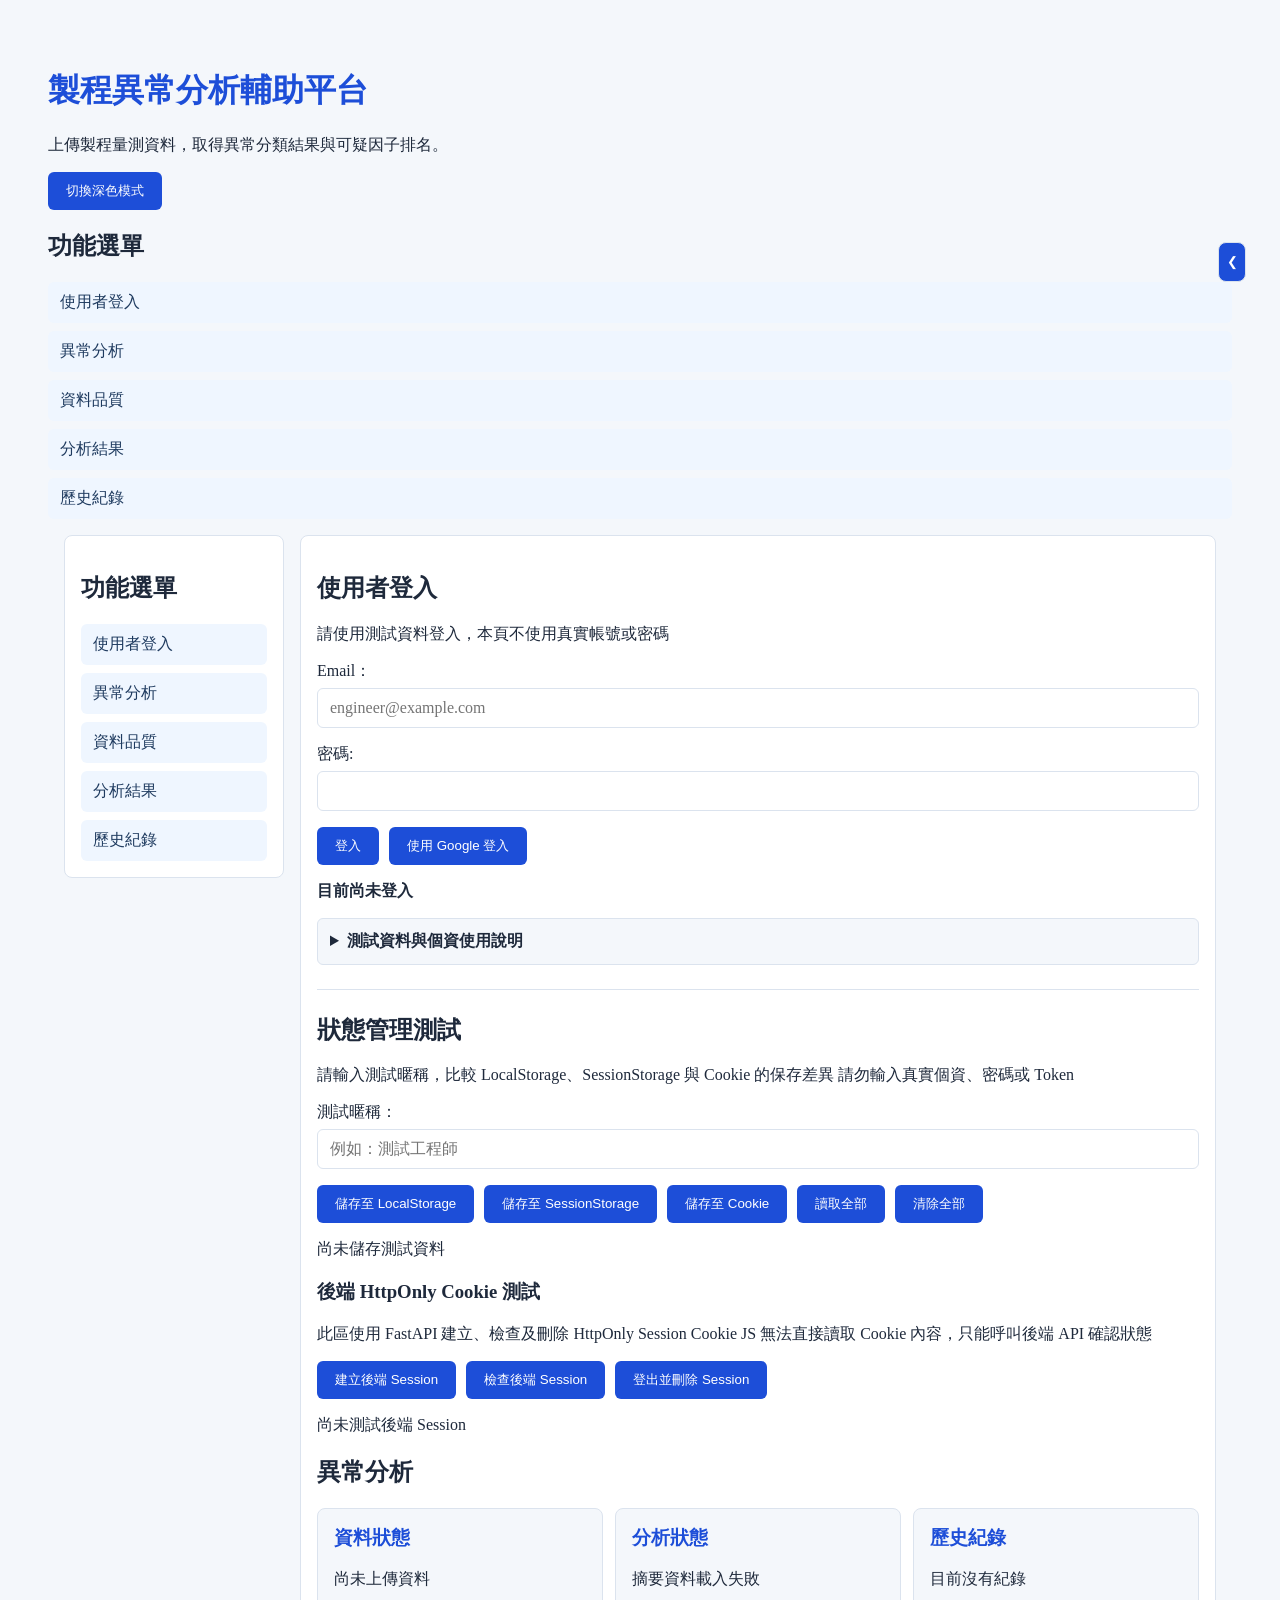
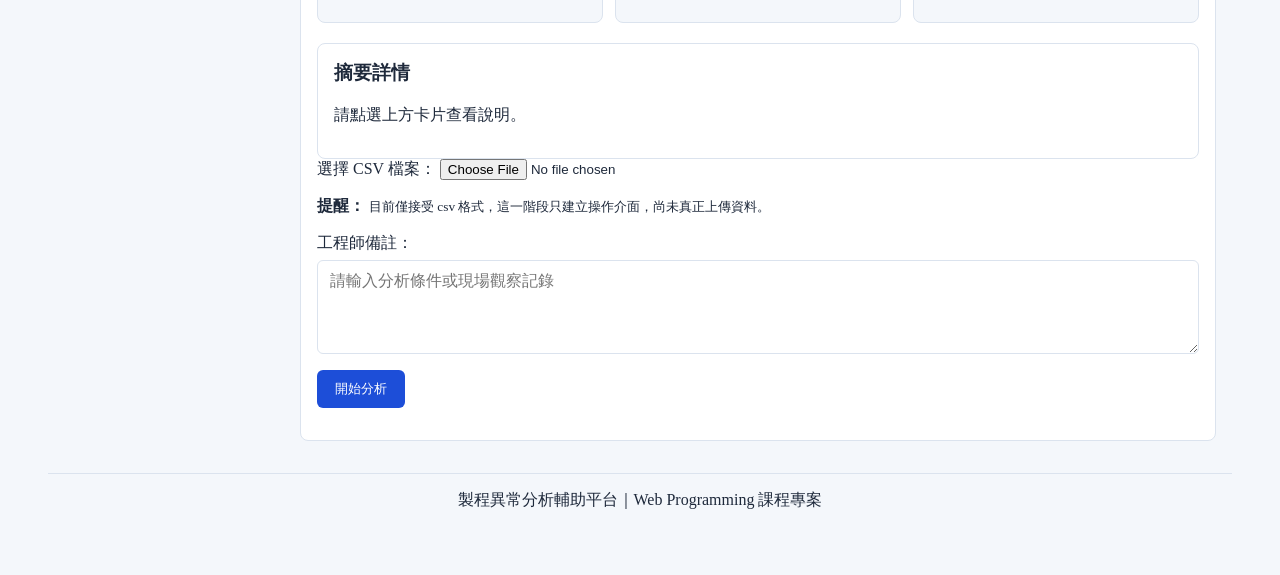
==== site/index.html @ 0bc180e3 "feat: add collapsible sidebar navigation" ====
<!DOCTYPE html> <!--<html>:HTML 文件的開始標籤  !DOCTYPE:告訴瀏覽器這是一份使用現代 HTML5 標準編寫的網頁-->
<html lang="zh-Hant"> <!--HTML文件開始，lang="zh-Hant"：表示網頁主要使用繁體中文-->

<head> <!--是網頁的「設定區」-->
    <meta charset="UTF-8"> <!--<meta>：提供網頁相關設定資訊/charset：字元編碼設定/UTF-8：支援繁體中文、英文及大多數語言-->
    <meta name="viewport" content="width=device-width, initial-scale=1.0">
    <!--name="viewport"：設定使用者看到的畫面範圍/width=device-width：網頁寬度配合裝置螢幕寬度/initial-scale=1.0：第一次開啟時使用正常縮放比例-->
    <title>製程異常分析輔助平台</title> <!--裡面的文字會顯示在：瀏覽器上方的分頁/瀏覽器書籤/搜尋結果的標題-->
    <link rel="stylesheet" href="./css/style.css">
    <!--link:連接外部檔案/rel="stylesheet"：告訴瀏覽器連接的是樣式表/href=""：載入 css 資料夾中的 style.css-->
</head>

<body> <!--是網頁的「可見內容區」-->
    <header> <!--表示頁面或區塊頂端的內容-->
        <h1>製程異常分析輔助平台</h1> <!--"h"代表heading標題/"h1"是網頁最重要的第一層標題-->
        <p>上傳製程量測資料，取得異常分類結果與可疑因子排名。</p> <!--p 代表 paragraph（段落），適合放一般說明文字-->
        <button type="button" id="themeButton">切換深色模式</button>  <!--加入「深色模式」按鈕-->
        <aside id="sidebar">
    <button
        type="button"
        id="sidebarToggle"
        class="sidebar-toggle"
        aria-controls="sidebarContent"
        aria-expanded="true"
        aria-label="收合功能選單"
        title="收合功能選單"
    >❮</button>

    <div id="sidebarContent">
        <h2>功能選單</h2>

        <nav>
            <a href="#login">使用者登入</a>
            <a href="#analysis">異常分析</a>
            <a href="#">資料品質</a>
            <a href="#">分析結果</a>
            <a href="#">歷史紀錄</a>
        </nav>
    </div>
</aside>
    </header>

    <div class="page-layout">  <!--page-layout 是我們自己取的 class 名稱-->
        <aside id="sidebar"> <!--主要內容旁邊的輔助區域，常用來做側邊欄-->
            <h2>功能選單</h2>

            <nav> <!--放置網站導覽連結-->
                <a href="#login">使用者登入</a>
                <a href="#analysis">異常分析</a> <!--a:超連結--> <!--href="#analysis"：跳到 id="analysis" 的區塊-->
                <a href="#">資料品質</a>
                <a href="#">分析結果</a>
                <a href="#">歷史紀錄</a>
            </nav>
        </aside>


        <main> <!-- 網頁最主要的內容，一個頁面通常只使用一次 -->
            <section id="login">
                <h2>使用者登入</h2>

                <p>請使用測試資料登入，本頁不使用真實帳號或密碼</p>

                <form id="loginForm">
                    <div class="form-field">
                        <label for="loginEmail">Email：</label>
                        <input
                            type="email"
                            id="loginEmail"
                            name="loginEmail"
                            placeholder="engineer@example.com"
                            autocomplete="email"
                            required
                        >  <!--type="email"：檢查基本 Email 格式-->
                    </div>

                    <div class="form-field">
                        <label for="loginPassword">密碼:</label>
                        <input
                            type="password"
                            id="loginPassword"
                            name="loginPassword"
                            minlength="8"
                            autocomplete="current-password"
                            required
                        >  <!--type="password"：輸入內容以圓點遮住-->
                    </div>

                    <div class="form-actions">
                        <button type="submit" id="loginButton">登入</button>
                        <button type="button" id="googleLoginButton">使用 Google 登入</button>
                    </div>

                    <p id="loginMessage" aria-live="polite">目前尚未登入</p>  <!--aria-live="polite"：登入狀態改變時，輔助工具可以讀出新訊息-->
                </form>

                <details class="privacy-notice">
                    <summary>測試資料與個資使用說明</summary>

                    <p>
                        本登入功能僅供課程實作與身分驗證流程展示，請勿輸入真實帳號或密碼
                    </p>

                    <ul>
                        <li>用途：模擬網站登入與角色權限判斷</li>
                        <li>資料：僅使用測試 Email 與測試密碼</li>
                        <li>保存：資料不會傳送至後端或寫入資料庫</li>
                        <li>Token：只暫存在目前頁面的 JS 記憶體中</li>
                        <li>Google 登入：目前為教學模擬，未連接真實 Google 服務</li>
                    </ul>
                </details>
            </section>

            <section id="storageDemo">
                <h2>狀態管理測試</h2>

                <p>
                    請輸入測試暱稱，比較 LocalStorage、SessionStorage 與 Cookie 的保存差異
                    請勿輸入真實個資、密碼或 Token
                </p>

                <div class="form-field">
                    <label for="storageNickname">測試暱稱：</label>
                    <input
                    type="text"
                    id="storageNickname"
                    maxlength="30"
                    placeholder="例如：測試工程師"
                >
                </div>

                <div class="form-actions">
                    <button type="button" id="saveLocalButton">儲存至 LocalStorage</button>

                    <button type="button" id="saveSessionButton">儲存至 SessionStorage</button>

                    <button type="button" id="saveCookieButton">儲存至 Cookie</button>

                    <button type="button" id="readStorageButton">讀取全部</button>

                    <button type="button" id="clearStorageButton">清除全部</button>
                </div>

                <p id="storageMessage" aria-live="polite">尚未儲存測試資料</p>

                <h3>後端 HttpOnly Cookie 測試</h3>

                <p>
                    此區使用 FastAPI 建立、檢查及刪除 HttpOnly Session Cookie
                    JS 無法直接讀取 Cookie 內容，只能呼叫後端 API 確認狀態
                </p>

                <div class="form-actions">
                    <button type="button" id="startServerSessionButton">建立後端 Session</button>
                    <button type="button" id="checkServerSessionButton">檢查後端 Session</button>
                    <button type="button" id="logoutServerSessionButton">登出並刪除 Session</button>
                </div>

                <p id="serverSessionMessage" aria-live="polite">尚未測試後端 Session</p>
            </section>

            <section id="analysis"> <!-- 具有特定主題的內容區塊 -->
                <h2>異常分析</h2> <!-- 第二層標題，層級低於 h1 -->

                <!--介面狀態卡片-->
                <div class="summary-grid">  <!--<article>：一篇可以獨立理解的內容區塊-->  <!--summary-grid：之後控制整組卡片排列-->
                    <article class="summary-card">
                        <h3>資料狀態</h3>
                        <p id="fileStatus">尚未上傳資料</p>  <!--fileStatus 是我們自己命名的 ID;file 表示檔案;status 表示狀態-->
                    </article>

                    <article class="summary-card">  <!--summary-card：控制每張卡片外觀-->
                        <h3>分析狀態</h3>
                        <p id="analysisStatus">等待執行分析</p>  <!--analysisStatus 是自己命名的 ID 代表分析狀態-->
                    </article>

                    <article class="summary-card">
                        <h3>歷史紀錄</h3>
                        <p id="historyStatus">目前沒有紀錄</p>  <!--historyStatus 是自己命名的 ID，代表歷史紀錄狀態-->
                    </article>
                </div>

                <div class="summary-detail" id="summaryDetail">  <!--顯示使用者點擊摘要卡片後取得的詳細資料-->

                    <h3 id="summaryDetailTitle">摘要詳情</h3>  <!--顯示詳細資料的標題-->

                    <p id="summaryDetailText">請點選上方卡片查看說明。</p>  <!--顯示 API 回傳的詳細說明-->
                </div>

                <form id="analysisForm"> <!--包住一組需要輸入或送出的資料-->
                    <label for="csvFile">選擇 CSV 檔案：</label> <!--label:說明輸入欄位的用途-->
                    <!--for="csvFile":表示這個說明對應到 id="csvFile" 的欄位-->
                    <input type="file" id="csvFile" name="csvFile" accept=".csv" required>  <!--required：表示此欄位為必填-->

                    <p> <!--把提醒內容包成一個完整段落-->
                        <strong>提醒：</strong> <!--表示重要內容，通常會顯示成粗體-->
                        <small>目前僅接受 csv 格式，這一階段只建立操作介面，尚未真正上傳資料。</small> <!--表示補充或次要資訊，通常會顯示成較小文字-->
                    </p>

                    <div class="form-field">
                        <label for="engineerNote">工程師備註：</label>
                        <textarea id="engineerNote" name="engineerNote" rows="4" maxlength="200" placeholder="請輸入分析條件或現場觀察記錄"></textarea>
                        <!--可輸入多行文字-->
                    </div>
                    <div class="form-actions"> <!--預設是區塊元素，會從新的一行開始，所以「開始分析」按鈕就會換行-->
                        <button type="submit" id="startButton">開始分析</button> <!--type="submit"：點擊後會觸發表單的 sumbit 事件-->
                    </div>

                    <p id="formMessage" aria-live="polite"></p>  <!--formMessage: 顯示表單驗證或送出結果; ria-live="polite"：內容改變時，讓輔助工具適時讀出訊息-->

                </form>

            </section>
        </main>
    </div>

    <footer>  <!--footer 是語意化標籤，表示頁面底部資訊，常放版權、聯絡資訊或專案說明-->
    <p>製程異常分析輔助平台｜Web Programming 課程專案</p>
    </footer>

    <script src="./app.js?v=26"></script>  <!--?v=26 不會改變檔案內容，只會讓瀏覽器把它視為新版資源，重新下載 JavaScript-->
    <!--<script>：載入或撰寫JavaScript/src="app.js"：指定載入同一資料夾中的 app.js/放在 /body前面，是為了讓瀏覽器先讀完 HTML 內容再執行 JavaScript-->

</body>

</html> <!--HTML 文件的結束標籤，/代表結束-->
---- site/css/style.css ----
:root {
    --color-primary: #1d4ed8;
    --color-primary-dark: #1e40af;
    --color-surface: #ffffff;
    --color-border: #dbe3ee;
    --color-page-background: #f4f7fb;
    --color-text: #1e293b;
}  /*這些 --color-名稱 就是我們自訂的 CSS 顏色變數*/

body.dark-mode {
    --color-surface: #1e293b;
    --color-border: #475569;
    --color-page-background: #0f172a;
    --color-text: #e2e8f0;
}  /*當 <body> 擁有 dark-mode 這個 class 時，就用這組顏色覆蓋原本的 CSS 變數*/

body{  /*選取 HTML 裡的 <body>*/
    background-color: var(--color-page-background); /*background-color:設定背景顏色*/
    color: var(--color-text);
    padding: 40px;  /*padding 是「內距」，會在內容與頁面邊緣之間保留空間*/
}  /*{}內放置要套用的樣式*/

h1{  /*h1：只選取 HTML 中的 <h1>*/
    color: #1d4ed8  /*color：設定文字顏色*/
}
/* 選取整個網頁內容區，將背景顏色設定成淡灰藍色 */

button {  /*button：選取所有 <button> 元素*/
    background-color:  var(--color-primary); /*background-color：按鈕背景設為深藍色*/
    color: white;  /*color：按鈕文字設為白色*/
    padding: 10px 18px; /*上下內距為 10px ; 左右內距為 18px*/
    border-radius: 6px;  /*按鈕四個角變成圓角*/
    border: none;  /*移除瀏覽器預設的按鈕邊框*/
    cursor: pointer;  /*滑鼠移到按鈕時，游標會變成手指形狀*/  /*cursor:是指滑鼠游標*/
}

button:hover {  /*選取「滑鼠目前停留的按鈕」*/
    background-color: var(--color-primary-dark)/*改變背景顏色*/
}

/*讓側邊欄與主要內容變成兩個清楚的區塊*/
.page-layout aside,
.page-layout main {
    background-color: var(--color-surface);  /*盒子的背景顏色*/
    border: 1px solid var(--color-border);  /*盒子的邊框*/
    border-radius: 8px;  /*邊框圓角*/
    padding: 16px;  /*內容與邊框之間的內距*/
}

.page-layout {  /*手機排版*/
    display: grid;  /*啟用 Grid 格線排版*/
    grid-template-columns: 1fr;  /*目前只有一欄，側邊欄與主要內容會上下排列;1fr：占用一份可用空間，也就是目前整欄寬度*/
    gap: 16px;  /*兩個區塊之間保留距離*/
    padding: 16px;  /*內容與瀏覽器邊緣保留距離*/
}

/*排成直向選單*/
aside nav {
    display: flex;  /*啟用 Flexbox*/
    flex-direction: column;  /*讓選項由上往下排列*/
    gap: 8px;  /*設定每個選項之間的距離*/
}

aside nav a {
    display: block;
    padding: 10px 12px;
    color: #1e3a5f;
    background-color: #eff6ff;
    border-radius: 6px;
    text-decoration: none;  /*取消超連結預設的底線*/
}

/*選單的滑鼠互動效果*/
aside nav a:hover {  /*a:hover 表示「滑鼠目前停留的超連結」*/
    background-color: #dbeafe;
    color: #1d4ed8;
}

/*讓三張狀態卡片依可用寬度自動排列*/
.summary-grid {
    display: grid;
    grid-template-columns: repeat(auto-fit, minmax(180px, 1fr));  /*每張卡片最窄為 180px;有剩餘空間時，卡片平均擴張;放不下時，自動換到下一行*/
    gap: 12px;
    margin-bottom: 20px;
}

.summary-card {
    padding: 16px;
    background-color: var(--color-page-background);
    border: 1px solid var(--color-border);
    border-radius: 8px;
    cursor: pointer;  /*滑鼠移到卡片上時，游標會變成手指形狀*/
}

.summary-card h3 {
    margin-top: 0;
    color: var(--color-primary);
}

.summary-card.is-selected {  /*中間沒有空格，表示選取「同時具有這兩個 class」的元素*/
    border-color: var(--color-primary);  /*把被選取卡片的邊框改成主色*/
    box-shadow: 0 0 0 2px var(--color-primary);  /*在外圍增加一圈主色標示*/
}

/*替頁尾加入樣式*/
footer {
    margin-top: 16px;  /*頁尾與上方內容保持距離*/
    padding: 16px;  /*增加頁尾內部空間*/
    text-align: center;  /*文字置中*/
    color: var(--color-text);
    border-top: 1px solid var(--color-border);
}

/*移除段落預設的上下外距*/
footer p {
    margin: 0;
}
/*螢幕寬度達到 768px 時，才套用裡面的樣式*/
@media (min-width: 768px) {  /*平板與桌機版的兩欄排列*/
    .page-layout {
        grid-template-columns: 220px 1fr;  /*220px：左側功能選單固定寬度;1fr：右側主要內容使用剩下的空間*/
        align-items: start;  /*兩個區塊都從上方開始排列*/
    }
}

.summary-detail {
    margin-top: 16px;
    padding: 16px;
    background-color: var(--color-surface);
    border: 1px solid var(--color-border);
    border-radius: 8px;
}  /*摘要詳情區：設定上方距離、內距、背景顏色、邊框與圓角*/

.summary-detail h3 {
    margin-top: 0;
}  /*移除詳情標題上方的預設外距*/

/* 表單欄位共用排版 */
.form-field {  /*.會選取 HTML 中所有：<div class="form-field">*/
    display: flex;  /*啟用 Flexbox 排版*/
    flex-direction: column;  /*讓裡面的元素由上往下排列*/
    gap: 6px;  /*標籤和輸入框之間保留 6px*/
    margin-bottom: 16px;  /*每組欄位下方保留 16px*/
}

.form-field input,  /*逗號表示同時選取兩種元素*/  /*input: 輸入框*/
.form-field textarea {  /*textarea: 多行文字欄位*/
    width: 100%;  /*輸入框使用父元素的全部可用寬度*/
    box-sizing: border-box;
    padding: 10px 12px;  /*讓文字不會貼在輸入框邊緣*/
    color: var(--color-text);  /*使用前面定義的 CSS 顏色變數*/
    background-color: var(--color-surface);
    border: 1px solid var(--color-border);
    border-radius: 6px;  /*輸入框四個角有 6px 圓角*/
    font: inherit;  /*輸入框繼承網頁原本的字型和文字大小*/
}

/* 表單按鈕排列 */
.form-actions {
    display: flex;  /*讓按鈕使用 Flexbox 排列*/
    flex-wrap: wrap;  /*畫面寬度不足時，按鈕可以自動換行*/
    gap: 10px;  /*按鈕之間*/
    margin-top: 12px;  /*按鈕區與上方欄位*/
}

/* 登入區與分析區的分隔 */
#login {  /*會選取：<section id="login">*/
    margin-bottom: 24px;  /*登入區外部下方保留空間，外部*/
    padding-bottom: 24px;  /*登入內容和底部分隔線之間保留空間，內部*/
    border-bottom: 1px solid var(--color-border);  /*在登入區底部畫一條分隔線*/
}

#loginMessage {  /*選取：<p id="loginMessage">*/
    font-weight: 600;  /*顯示得較粗*/
}

/* 個資使用說明 */
.privacy-notice {
    margin-top: 16px;  /*與上方登入表單保持距離*/
    padding: 12px;  /*內容與框線保持距離*/
    background-color: var(--color-page-background);
    border: 1px solid var(--color-border);  /*加上邊框*/
    border-radius: 6px;
}

.privacy-notice summary {
    cursor: pointer;  /*滑鼠移到標題時，游標變成手指*/
    font-weight: 600;  /*標題顯示得較粗*/
}

/* 讓側邊符號以側邊欄為定位基準 */
#sidebar {
    position: relative;
    min-width: 0;
}

/* 側邊欄邊緣的收合符號 */
.sidebar-toggle {
    position: absolute;
    top: 12px;
    right: -14px;
    z-index: 1;

    width: 28px;
    height: 40px;
    padding: 0;
    border: 1px solid var(--color-border);
    border-radius: 8px;
}

/* 收合後保留窄邊，主內容使用剩下的空間 */
.page-layout.sidebar-collapsed {
    grid-template-columns: 32px minmax(0, 1fr);
}

.page-layout.sidebar-collapsed #sidebar {
    padding: 0;
    min-height: 64px;
}

#sidebarContent[hidden] {
    display: none;
}
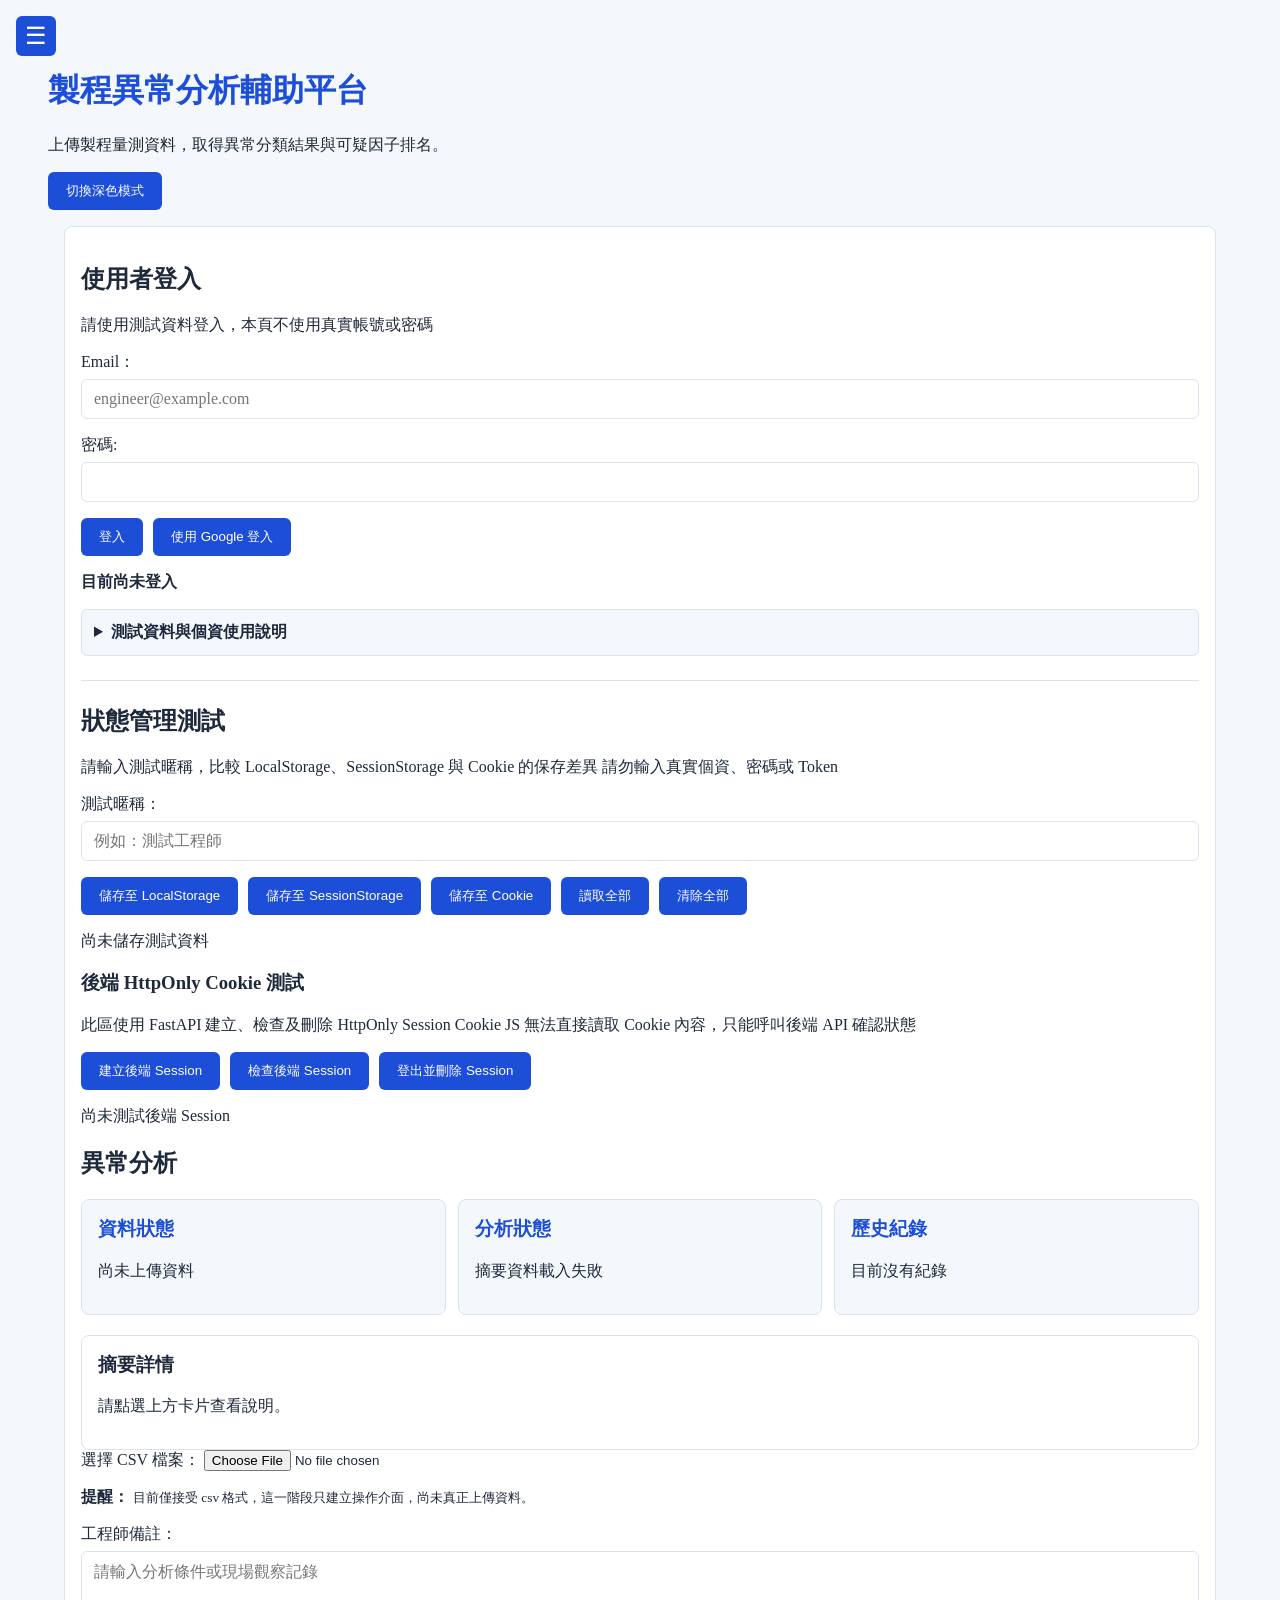
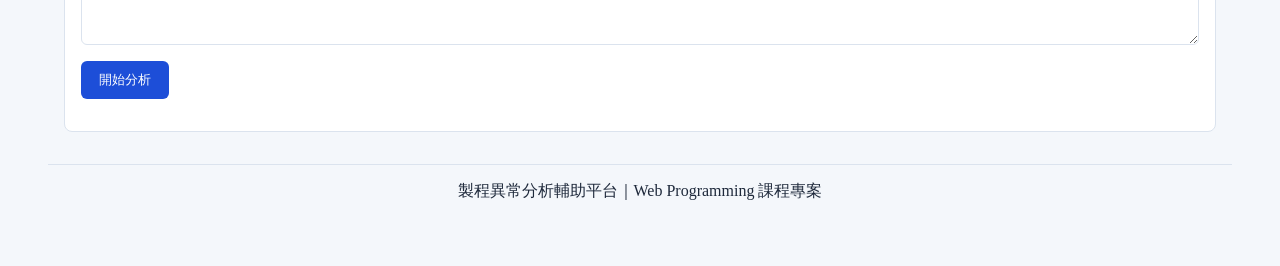
==== commit cc093792: "feat: improve sidebar navigation and update W10 docs" ====
--- a/site/index.html
+++ b/site/index.html
@@ -12,36 +12,26 @@
 
 <body> <!--是網頁的「可見內容區」-->
     <header> <!--表示頁面或區塊頂端的內容-->
+        <button
+            type="button"
+            id="sidebarToggle"
+            class="sidebar-toggle"
+            aria-controls="sidebar"
+            aria-label="開啟功能選單"
+            title="開啟功能選單"
+        >&#9776;</button>
+        <!--class:讓CSS設定這個按鈕-->
+        <!--aria-controls="sidebar":告訴輔助工具，這個按鈕控制的是 sidebar-->
+        <!--aria-label:提供按鈕的文字說明，讓讀屏工具知道它的用途-->
+        <!--title:滑鼠停留時顯示提示-->
         <h1>製程異常分析輔助平台</h1> <!--"h"代表heading標題/"h1"是網頁最重要的第一層標題-->
         <p>上傳製程量測資料，取得異常分類結果與可疑因子排名。</p> <!--p 代表 paragraph（段落），適合放一般說明文字-->
         <button type="button" id="themeButton">切換深色模式</button>  <!--加入「深色模式」按鈕-->
-        <aside id="sidebar">
-    <button
-        type="button"
-        id="sidebarToggle"
-        class="sidebar-toggle"
-        aria-controls="sidebarContent"
-        aria-expanded="true"
-        aria-label="收合功能選單"
-        title="收合功能選單"
-    >❮</button>
-
-    <div id="sidebarContent">
-        <h2>功能選單</h2>
-
-        <nav>
-            <a href="#login">使用者登入</a>
-            <a href="#analysis">異常分析</a>
-            <a href="#">資料品質</a>
-            <a href="#">分析結果</a>
-            <a href="#">歷史紀錄</a>
-        </nav>
-    </div>
-</aside>
+
     </header>
 
     <div class="page-layout">  <!--page-layout 是我們自己取的 class 名稱-->
-        <aside id="sidebar"> <!--主要內容旁邊的輔助區域，常用來做側邊欄-->
+        <aside id="sidebar" inert> <!--主要內容旁邊的輔助區域，常用來做側邊欄;inert：目前不能點選，也不能用 Tab 移入裡面的連結-->
             <h2>功能選單</h2>
 
             <nav> <!--放置網站導覽連結-->
@@ -217,7 +207,7 @@
     <p>製程異常分析輔助平台｜Web Programming 課程專案</p>
     </footer>
 
-    <script src="./app.js?v=26"></script>  <!--?v=26 不會改變檔案內容，只會讓瀏覽器把它視為新版資源，重新下載 JavaScript-->
+    <script src="./app.js?v=27"></script>  <!--?v=27 不會改變檔案內容，只會讓瀏覽器把它視為新版資源，重新下載 JavaScript-->
     <!--<script>：載入或撰寫JavaScript/src="app.js"：指定載入同一資料夾中的 app.js/放在 /body前面，是為了讓瀏覽器先讀完 HTML 內容再執行 JavaScript-->
 
 </body>
--- a/site/css/style.css
+++ b/site/css/style.css
@@ -188,36 +188,80 @@
     font-weight: 600;  /*標題顯示得較粗*/
 }
 
-/* 讓側邊符號以側邊欄為定位基準 */
-#sidebar {
-    position: relative;
-    min-width: 0;
-}
-
-/* 側邊欄邊緣的收合符號 */
+/*主內容維持單欄，選單浮在上方*/
+.page-layout {
+    grid-template-columns: minmax(0, 1fr); /*表示可以縮小並使用剩餘可用寬度*/
+}
+
+/*左上角的選單圖示*/
 .sidebar-toggle {
-    position: absolute;
-    top: 12px;
-    right: -14px;
-    z-index: 1;
-
-    width: 28px;
+    position: fixed;  /*固定在瀏覽器視窗的位置，捲動頁面時仍留在原位*/
+    top: 16px;
+    left: 16px;
+    z-index: 1001;  /*決定重疊時的前後層級，讓按鈕位於選單上方*/
+    /*按鈕大小*/
+    width: 40px;
     height: 40px;
     padding: 0;
-    border: 1px solid var(--color-border);
-    border-radius: 8px;
-}
-
-/* 收合後保留窄邊，主內容使用剩下的空間 */
-.page-layout.sidebar-collapsed {
-    grid-template-columns: 32px minmax(0, 1fr);
-}
-
-.page-layout.sidebar-collapsed #sidebar {
-    padding: 0;
-    min-height: 64px;
-}
-
-#sidebarContent[hidden] {
-    display: none;
+    font-size: 24px;  /*設定 ☰ 的大小*/
+}
+
+/*預設藏在畫面左側*/
+#sidebar {
+    position: fixed;
+    top: 0;
+    left: 0;
+    bottom: 0;
+    z-index: 1000;  /*層級是 1000，比按鈕的 1001 低，因此展開後仍能看到並點選按鈕*/
+
+    width: min(260px, 85vw);  /*取兩者較小值。一般寬度是 260px；小螢幕時最多占視窗寬度的 85%*/
+    box-sizing: border-box;  /*指定寬度包含內距與邊框*/
+    padding: 72px 16px 16px;
+    overflow-y: auto;  /*選單內容太長時，可以上下捲動*/
+    border-radius: 0;
+
+    transform: translateX(-100%);  /*往左移動「側邊欄自身寬度的 100%」，讓它移出畫面*/
+    visibility: hidden;  /*將側邊欄設為不可見*/
+    transition:  /*讓位置切換花 0.25 秒，形成滑動效果*/
+        transform 0.25s ease;
+        visibility: 0.25s;
+}
+
+/*展開時套用畫面*/
+#sidebar.is-open {
+    transform: translate(0);
+    visibility: visible;
+}
+/*使用者在裝置設定中偏好減少動畫，就直接切換顯示狀態，不播放滑動動畫*/
+@media (prefers-reduced-motion: reduce) {
+    #sidebar {
+        transition: none;
+    }
+}
+
+/*選單與主內容共用同一個寬度設定*/
+:root {--sidebar-width: min(260px, 85vw);}  /*宣告一個全域變數*/
+
+#sidebar {width: var(--sidebar-width);}  /*讓側邊欄使用這個寬度
+
+/*標題、主內容與頁尾一起移動*/
+header,
+.page-layout,
+footer {
+    transition: margin-left 0.25s ease;  /*讓主內容、頁尾的左邊距有過渡動畫*/
+}
+
+/*展開時，替左邊選單保留空間*/
+body.sidebar-open header,
+body.sidebar-open .page-layout,
+body.sidebar-open footer {
+    margin-left: var(--sidebar-width);  /*margin-left:會讓內容往右移並縮減可用寬度*/
+}  /*當 body 有 sidebar-open 這個 class:這三個區塊都會設定,margin-left，預留出側邊欄空間*/
+
+@media (prefers-reduced-motion: reduce) {  /*若使用者設定減少動畫，關掉效果避免閃動*/
+    header,
+    .page-layout,
+    footer {
+        transition: none;
+    }
 }
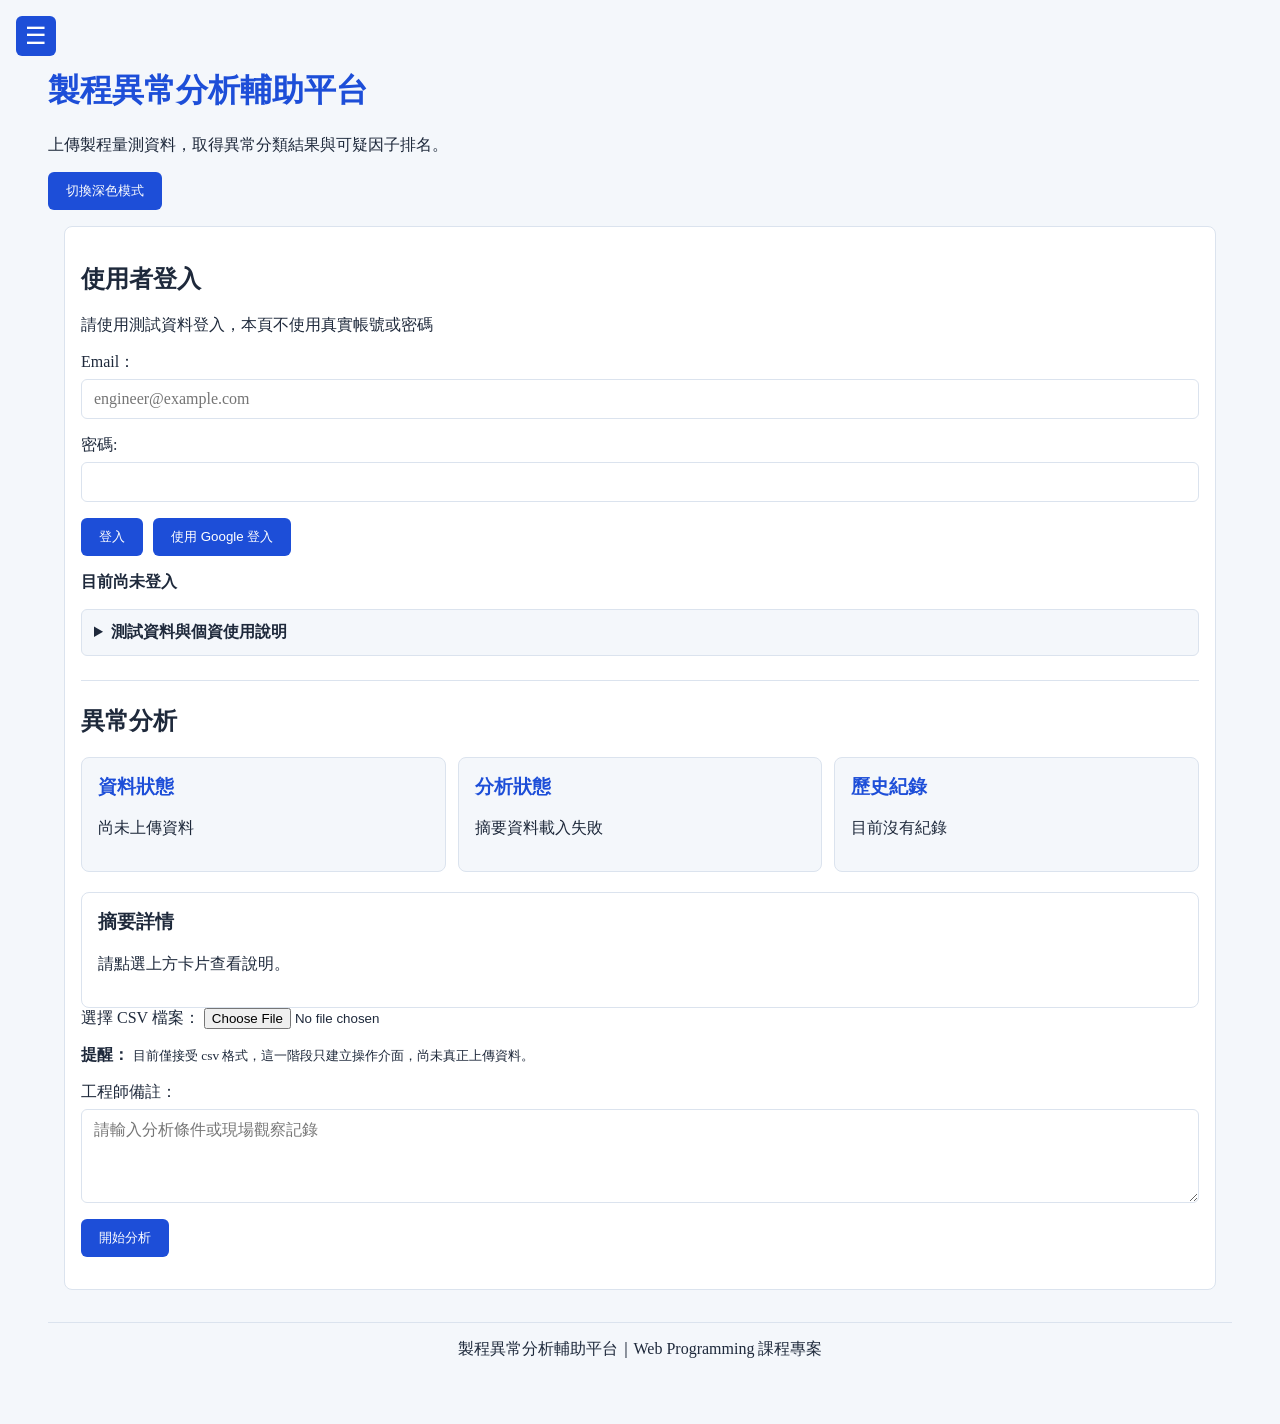
==== commit 2f4719bb: "W11: simplify demo navigation" ====
--- a/site/index.html
+++ b/site/index.html
@@ -37,15 +37,12 @@
             <nav> <!--放置網站導覽連結-->
                 <a href="#login">使用者登入</a>
                 <a href="#analysis">異常分析</a> <!--a:超連結--> <!--href="#analysis"：跳到 id="analysis" 的區塊-->
-                <a href="#">資料品質</a>
-                <a href="#">分析結果</a>
-                <a href="#">歷史紀錄</a>
             </nav>
         </aside>
 
 
         <main> <!-- 網頁最主要的內容，一個頁面通常只使用一次 -->
-            <section id="login">
+            <section id="login">  <!--表示一個具有明確主題的內容區塊，通常會搭配自己的標題-->
                 <h2>使用者登入</h2>
 
                 <p>請使用測試資料登入，本頁不使用真實帳號或密碼</p>
@@ -100,7 +97,7 @@
                 </details>
             </section>
 
-            <section id="storageDemo">
+            <section id="storageDemo" hidden>
                 <h2>狀態管理測試</h2>
 
                 <p>
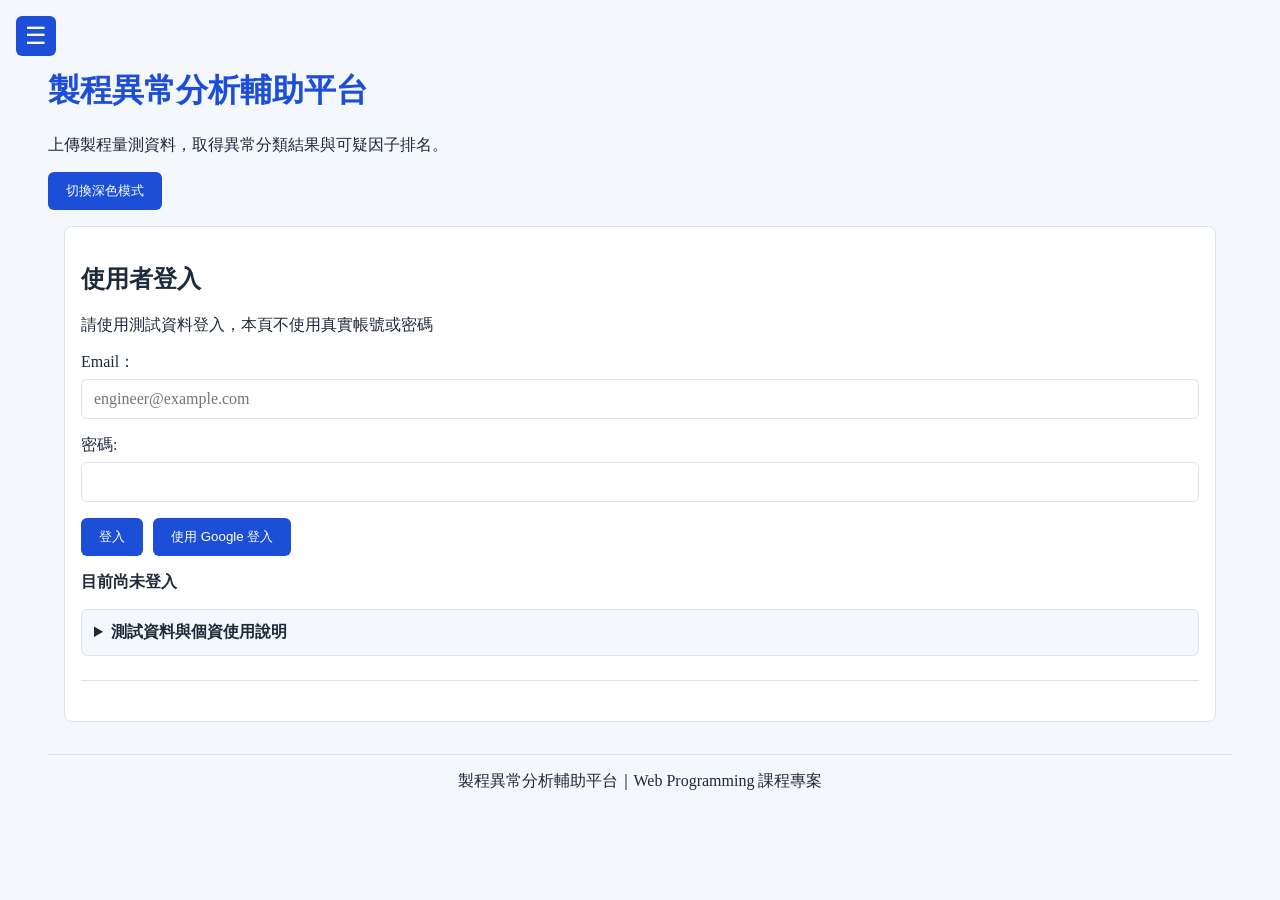
==== commit 3e969fc0: "W11: split menu logic and add CSV preview" ====
--- a/site/index.html
+++ b/site/index.html
@@ -180,7 +180,7 @@
 
                     <p> <!--把提醒內容包成一個完整段落-->
                         <strong>提醒：</strong> <!--表示重要內容，通常會顯示成粗體-->
-                        <small>目前僅接受 csv 格式，這一階段只建立操作介面，尚未真正上傳資料。</small> <!--表示補充或次要資訊，通常會顯示成較小文字-->
+                        <small>請選擇 CSV 檔案，按「檢查資料」後會顯示欄位名稱與資料筆數。此步驟只做預覽，不執行異常分析</small> <!--表示補充或次要資訊，通常會顯示成較小文字-->
                     </p>
 
                     <div class="form-field">
@@ -189,13 +189,18 @@
                         <!--可輸入多行文字-->
                     </div>
                     <div class="form-actions"> <!--預設是區塊元素，會從新的一行開始，所以「開始分析」按鈕就會換行-->
-                        <button type="submit" id="startButton">開始分析</button> <!--type="submit"：點擊後會觸發表單的 sumbit 事件-->
+                        <button type="submit" id="startButton">檢查資料</button> <!--type="submit"：點擊後會觸發表單的 sumbit 事件-->
                     </div>
 
                     <p id="formMessage" aria-live="polite"></p>  <!--formMessage: 顯示表單驗證或送出結果; ria-live="polite"：內容改變時，讓輔助工具適時讀出訊息-->
 
                 </form>
 
+                <section aria-labelledby="csvPreviewTitle">
+                    <h3 id="csvPreviewTitle">CSV 資料預覽</h3>
+                    <p id="csvPreviewMessage" aria-live="polite">尚未讀取 CSV 內容</p>
+                    <!--aria-live="polite"：文字更新時，讀屏工具可以在適當時機讀出新訊息-->
+                </section>
             </section>
         </main>
     </div>
@@ -204,7 +209,8 @@
     <p>製程異常分析輔助平台｜Web Programming 課程專案</p>
     </footer>
 
-    <script src="./app.js?v=27"></script>  <!--?v=27 不會改變檔案內容，只會讓瀏覽器把它視為新版資源，重新下載 JavaScript-->
+    <script src="./js/app.js?v=28"></script>  <!--?v=28 不會改變檔案內容，只會讓瀏覽器把它視為新版資源，重新下載 JavaScript-->
+    <script src="./js/menu.js"></script>
     <!--<script>：載入或撰寫JavaScript/src="app.js"：指定載入同一資料夾中的 app.js/放在 /body前面，是為了讓瀏覽器先讀完 HTML 內容再執行 JavaScript-->
 
 </body>
--- a/site/css/style.css
+++ b/site/css/style.css
@@ -242,7 +242,7 @@
 /*選單與主內容共用同一個寬度設定*/
 :root {--sidebar-width: min(260px, 85vw);}  /*宣告一個全域變數*/
 
-#sidebar {width: var(--sidebar-width);}  /*讓側邊欄使用這個寬度
+#sidebar {width: var(--sidebar-width);}  /*讓側邊欄使用這個寬度*/
 
 /*標題、主內容與頁尾一起移動*/
 header,
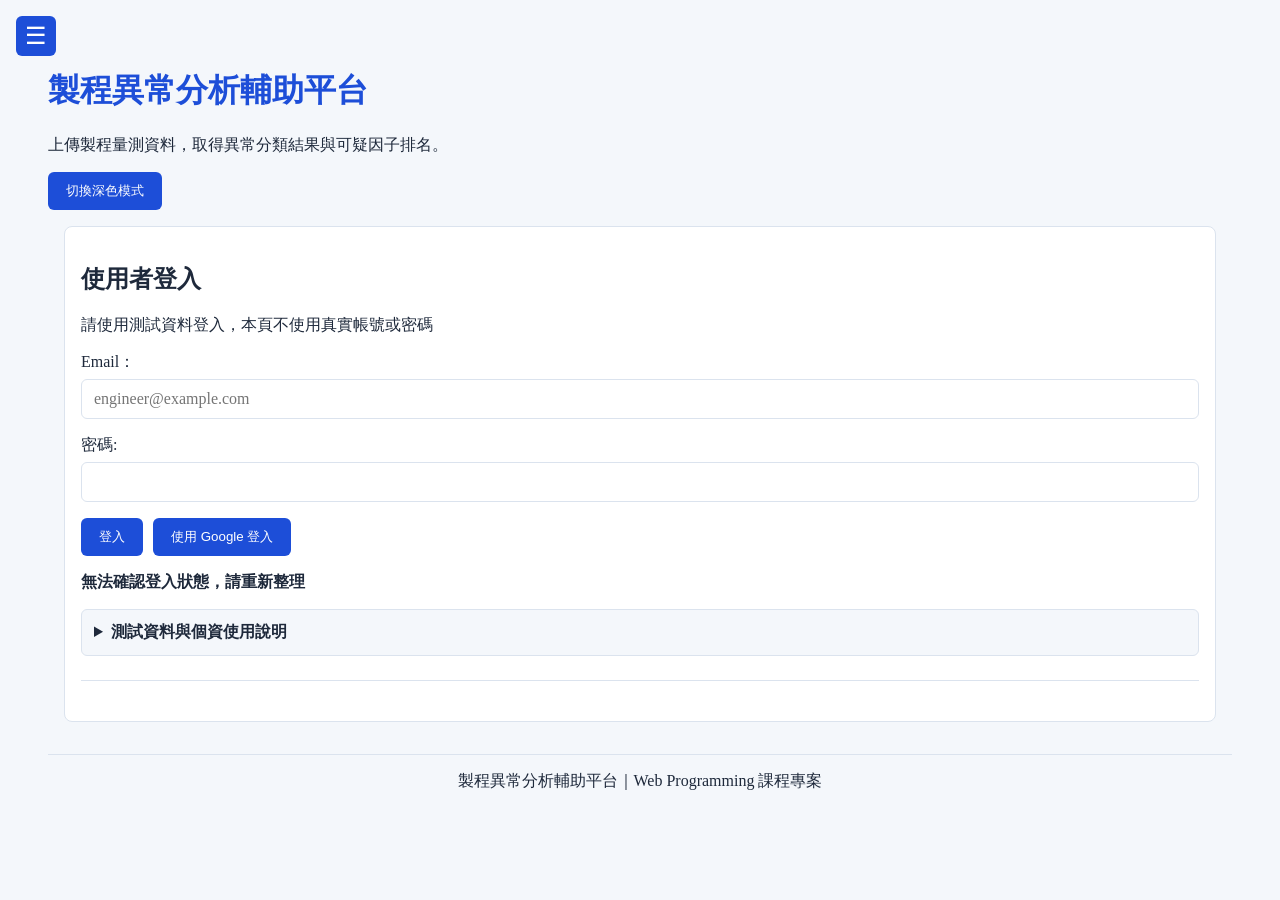
==== commit 0ce1267b: "W12: add Google sign-in and protect CSV preview" ====
--- a/site/index.html
+++ b/site/index.html
@@ -75,6 +75,7 @@
                     <div class="form-actions">
                         <button type="submit" id="loginButton">登入</button>
                         <button type="button" id="googleLoginButton">使用 Google 登入</button>
+                        <button type=""button" id="logoutButton" hidden>登出</button>
                     </div>
 
                     <p id="loginMessage" aria-live="polite">目前尚未登入</p>  <!--aria-live="polite"：登入狀態改變時，輔助工具可以讀出新訊息-->
@@ -209,7 +210,7 @@
     <p>製程異常分析輔助平台｜Web Programming 課程專案</p>
     </footer>
 
-    <script src="./js/app.js?v=28"></script>  <!--?v=28 不會改變檔案內容，只會讓瀏覽器把它視為新版資源，重新下載 JavaScript-->
+    <script src="./js/app.js?v=30"></script>  <!--?v=30 不會改變檔案內容，只會讓瀏覽器把它視為新版資源，重新下載 JavaScript-->
     <script src="./js/menu.js"></script>
     <!--<script>：載入或撰寫JavaScript/src="app.js"：指定載入同一資料夾中的 app.js/放在 /body前面，是為了讓瀏覽器先讀完 HTML 內容再執行 JavaScript-->
 
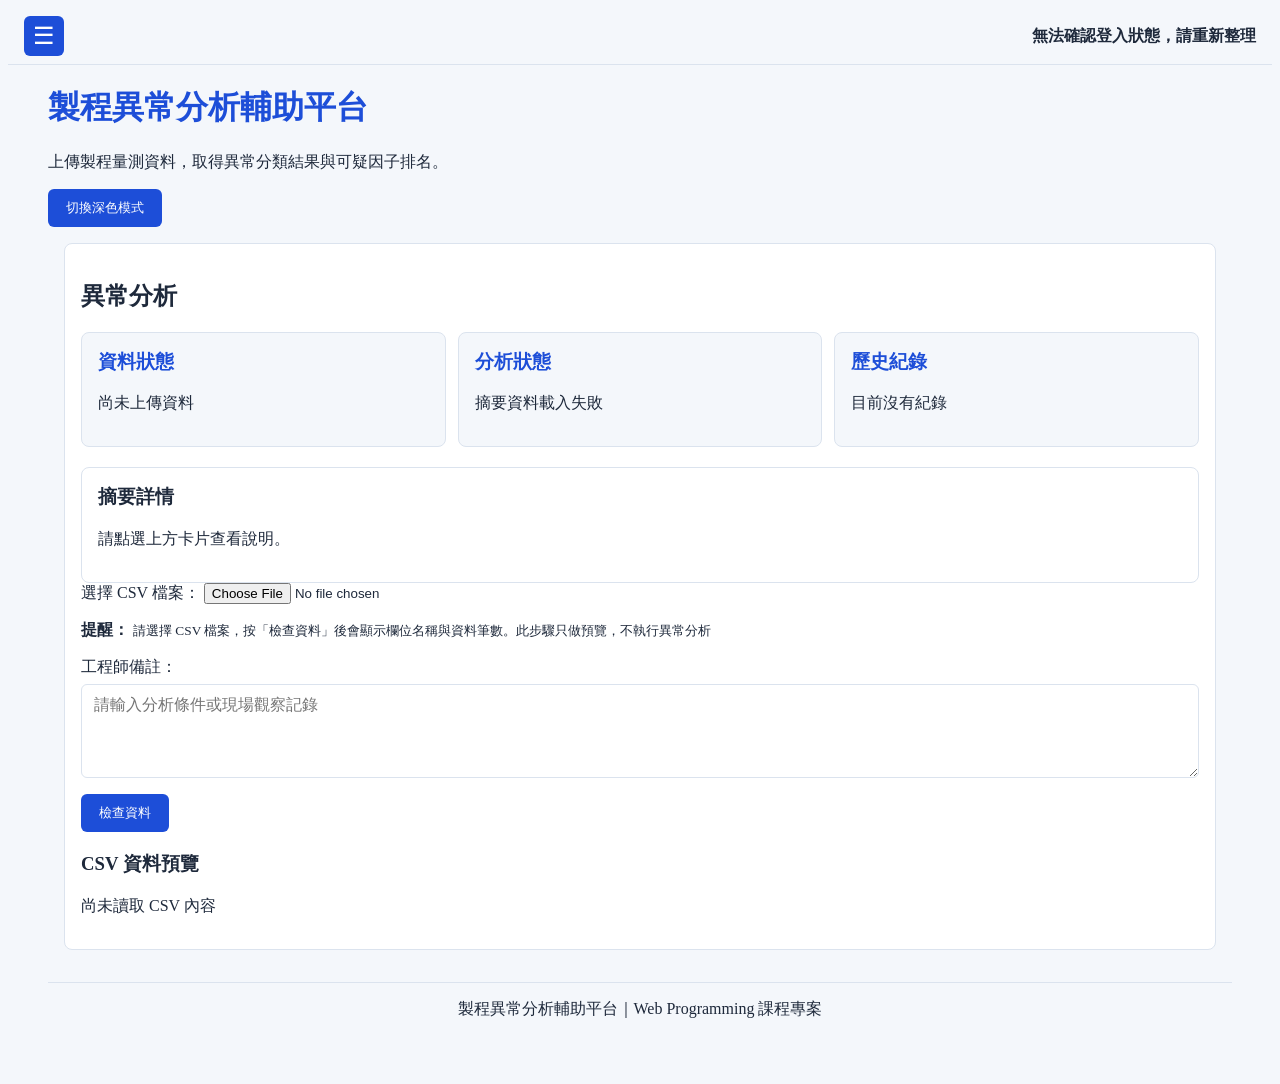
==== commit bf0ebee4: "W12: refine Google sign-in UI and update project docs" ====
--- a/site/index.html
+++ b/site/index.html
@@ -11,7 +11,7 @@
 </head>
 
 <body> <!--是網頁的「可見內容區」-->
-    <header> <!--表示頁面或區塊頂端的內容-->
+    <div class="top-bar">
         <button
             type="button"
             id="sidebarToggle"
@@ -20,6 +20,14 @@
             aria-label="開啟功能選單"
             title="開啟功能選單"
         >&#9776;</button>
+        <div class="header-auth">
+            <p id="loginMessage" aria-live="polite">正在確認登入狀態</p>
+            <button type="button" id="googleLoginButton" hidden>使用 Google 登入</button>
+            <button type="button" id="logoutButton" hidden>登出</button>
+        </div>
+    </div>
+
+    <header> <!--表示頁面或區塊頂端的內容-->
         <!--class:讓CSS設定這個按鈕-->
         <!--aria-controls="sidebar":告訴輔助工具，這個按鈕控制的是 sidebar-->
         <!--aria-label:提供按鈕的文字說明，讓讀屏工具知道它的用途-->
@@ -35,68 +43,12 @@
             <h2>功能選單</h2>
 
             <nav> <!--放置網站導覽連結-->
-                <a href="#login">使用者登入</a>
                 <a href="#analysis">異常分析</a> <!--a:超連結--> <!--href="#analysis"：跳到 id="analysis" 的區塊-->
             </nav>
         </aside>
 
 
         <main> <!-- 網頁最主要的內容，一個頁面通常只使用一次 -->
-            <section id="login">  <!--表示一個具有明確主題的內容區塊，通常會搭配自己的標題-->
-                <h2>使用者登入</h2>
-
-                <p>請使用測試資料登入，本頁不使用真實帳號或密碼</p>
-
-                <form id="loginForm">
-                    <div class="form-field">
-                        <label for="loginEmail">Email：</label>
-                        <input
-                            type="email"
-                            id="loginEmail"
-                            name="loginEmail"
-                            placeholder="engineer@example.com"
-                            autocomplete="email"
-                            required
-                        >  <!--type="email"：檢查基本 Email 格式-->
-                    </div>
-
-                    <div class="form-field">
-                        <label for="loginPassword">密碼:</label>
-                        <input
-                            type="password"
-                            id="loginPassword"
-                            name="loginPassword"
-                            minlength="8"
-                            autocomplete="current-password"
-                            required
-                        >  <!--type="password"：輸入內容以圓點遮住-->
-                    </div>
-
-                    <div class="form-actions">
-                        <button type="submit" id="loginButton">登入</button>
-                        <button type="button" id="googleLoginButton">使用 Google 登入</button>
-                        <button type=""button" id="logoutButton" hidden>登出</button>
-                    </div>
-
-                    <p id="loginMessage" aria-live="polite">目前尚未登入</p>  <!--aria-live="polite"：登入狀態改變時，輔助工具可以讀出新訊息-->
-                </form>
-
-                <details class="privacy-notice">
-                    <summary>測試資料與個資使用說明</summary>
-
-                    <p>
-                        本登入功能僅供課程實作與身分驗證流程展示，請勿輸入真實帳號或密碼
-                    </p>
-
-                    <ul>
-                        <li>用途：模擬網站登入與角色權限判斷</li>
-                        <li>資料：僅使用測試 Email 與測試密碼</li>
-                        <li>保存：資料不會傳送至後端或寫入資料庫</li>
-                        <li>Token：只暫存在目前頁面的 JS 記憶體中</li>
-                        <li>Google 登入：目前為教學模擬，未連接真實 Google 服務</li>
-                    </ul>
-                </details>
-            </section>
 
             <section id="storageDemo" hidden>
                 <h2>狀態管理測試</h2>
@@ -200,6 +152,7 @@
                 <section aria-labelledby="csvPreviewTitle">
                     <h3 id="csvPreviewTitle">CSV 資料預覽</h3>
                     <p id="csvPreviewMessage" aria-live="polite">尚未讀取 CSV 內容</p>
+                    <p id="csvQualityMessage" role="status"></p>
                     <!--aria-live="polite"：文字更新時，讀屏工具可以在適當時機讀出新訊息-->
                 </section>
             </section>
@@ -210,8 +163,19 @@
     <p>製程異常分析輔助平台｜Web Programming 課程專案</p>
     </footer>
 
-    <script src="./js/app.js?v=30"></script>  <!--?v=30 不會改變檔案內容，只會讓瀏覽器把它視為新版資源，重新下載 JavaScript-->
-    <script src="./js/menu.js"></script>
+    <dialog id="loginNotice" aria-describedby="loginNoticeTitle">
+        <h2 id="loginNoticeTitle">登入與個資使用說明</h2>
+        <p>請使用已獲授權的學校 Google 帳號登入。本網站使用 Google 回傳的帳號資訊確認身分與存取權限，不會接收你的 Google 密碼</p>
+        <p>網站會使用 Cookie 維持都入狀態。按下「登出」只會登出本網站，不會登出 Google 帳號</p>
+
+        <form method="dialog" class="form-actions">
+            <button type="submit" autofocus>取消</button>
+            <button type="button" id="continueGoogleLogin">繼續前往 Google</button>
+        </form>
+    </dialog>
+
+    <script src="./js/app.js?v=31"></script>  <!--?v=31 不會改變檔案內容，只會讓瀏覽器把它視為新版資源，重新下載 JavaScript-->
+    <script src="./js/menu.js?v=2"></script>
     <!--<script>：載入或撰寫JavaScript/src="app.js"：指定載入同一資料夾中的 app.js/放在 /body前面，是為了讓瀏覽器先讀完 HTML 內容再執行 JavaScript-->
 
 </body>
--- a/site/css/style.css
+++ b/site/css/style.css
@@ -264,4 +264,37 @@
     footer {
         transition: none;
     }
+}
+
+/*登入區*/
+.header-auth {
+    display: flex;
+    justify-content: flex-end;
+    align-items: center;
+    flex-wrap: wrap;
+    gap: 8px;
+}
+
+.header-auth #loginMessage {
+    margin: 0;
+}
+
+.top-bar {
+    position: sticky;
+    top: 0;
+    z-index: 1002; /* 高於側欄，展開時仍能按 ☰ 收合 */
+    display: flex;
+    justify-content: space-between;
+    align-items: center;
+    gap: 12px;
+    padding: 8px 16px;
+    margin-inline: -40px; /* 抵銷 body 左右各 40px 的內距 */
+    margin-top: -40px;    /* 抵銷 body 上方 40px 的內距 */
+    background-color: var(--color-page-background);
+    border-bottom: 1px solid var(--color-border);
+}
+
+.top-bar .sidebar-toggle {
+    position: static; /* 選單按鈕不再自己固定，由整排一起置頂 */
+    flex-shrink: 0;
 }
